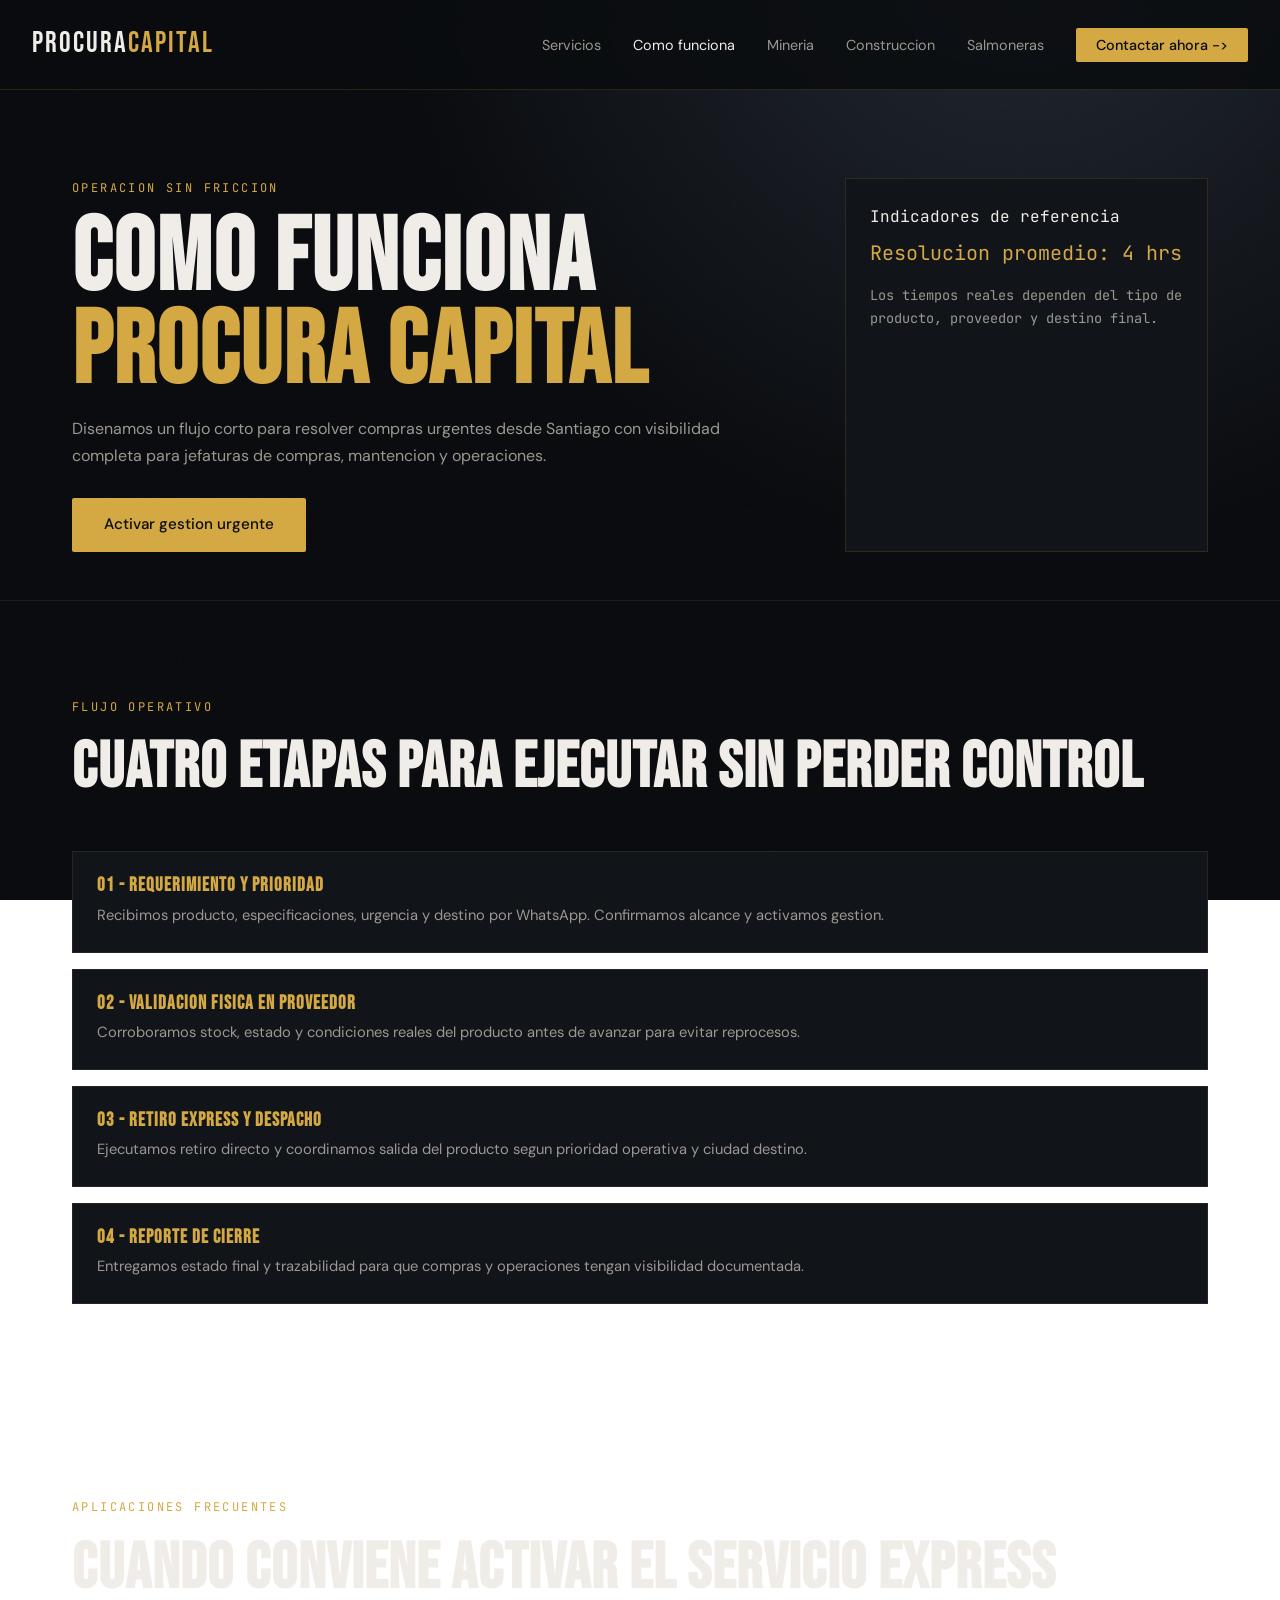
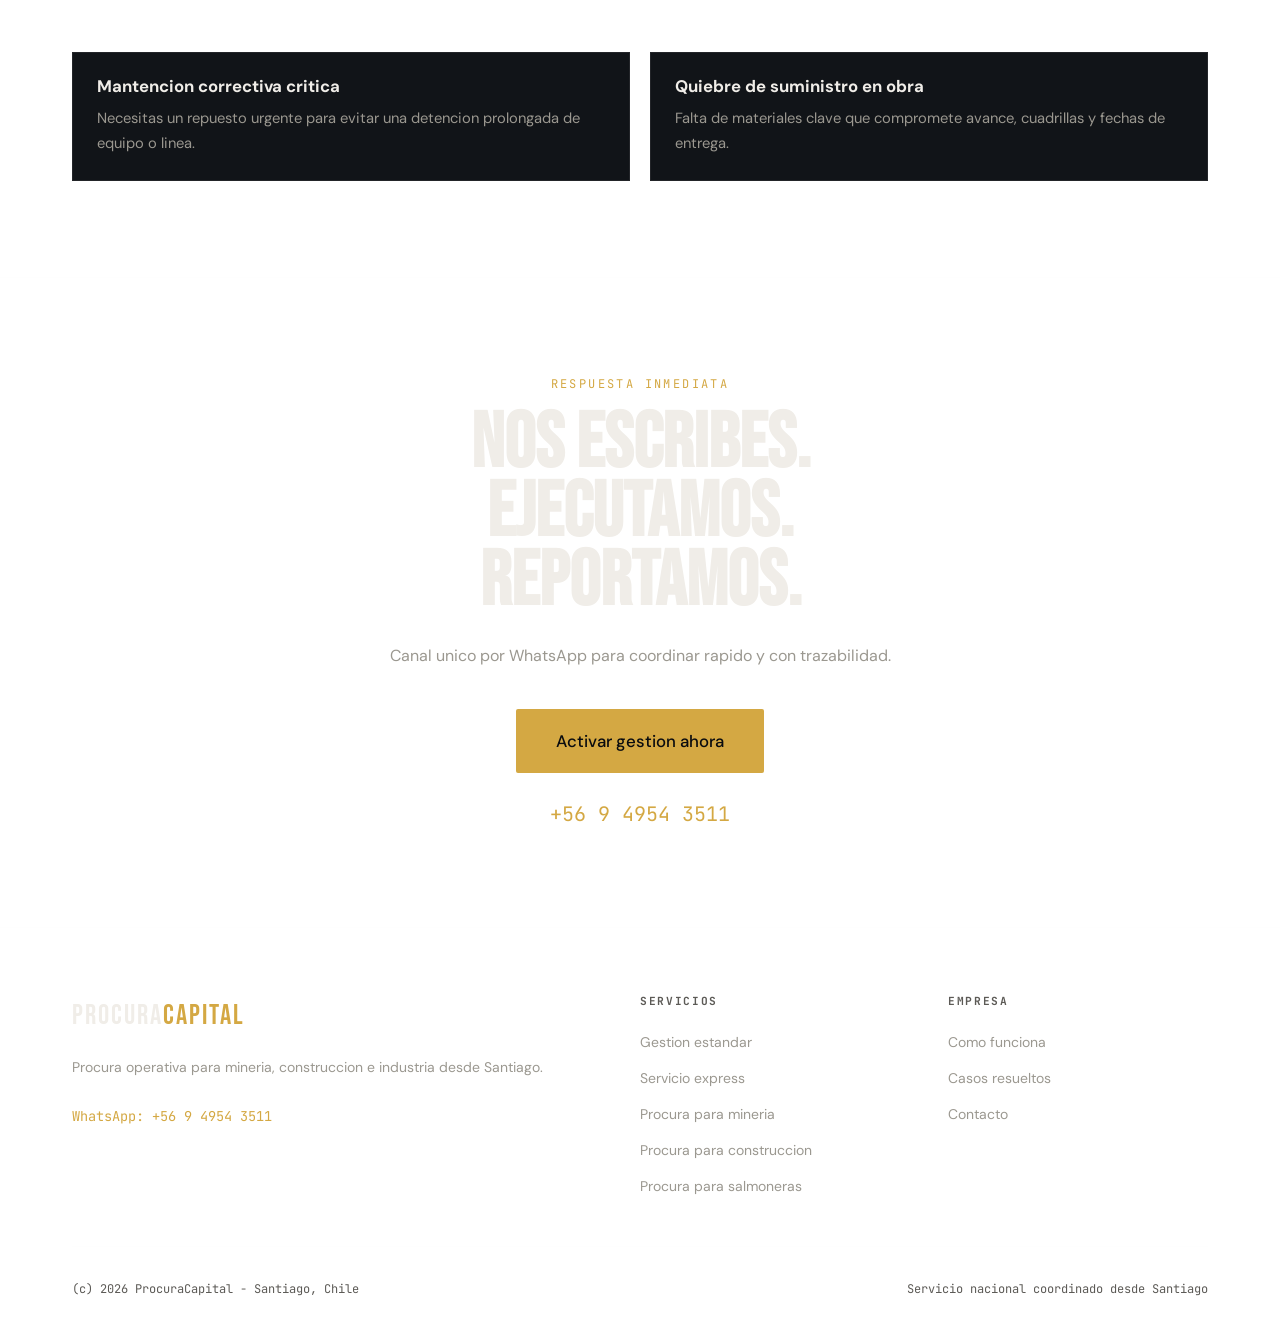
==== como-funciona.html @ 45d57898 "Add files via upload" ====
<!DOCTYPE html>
<html lang="es">
<head>
  <meta charset="UTF-8">
  <meta name="viewport" content="width=device-width, initial-scale=1.0">
  <title>Como funciona ProcuraCapital | Flujo operativo urgente</title>
  <meta name="description" content="Conoce el proceso operativo de ProcuraCapital: requerimiento, validacion en proveedor, retiro express, despacho y reporte final para compras urgentes en Santiago.">
  <meta name="keywords" content="como funciona procura, proceso compras urgentes Santiago, validacion proveedor, retiro express, despacho mismo dia">
  <meta name="author" content="ProcuraCapital">
  <meta name="robots" content="index, follow">
  <link rel="canonical" href="https://procuracapital.cl/como-funciona.html">

  <meta property="og:type" content="website">
  <meta property="og:url" content="https://procuracapital.cl/como-funciona.html">
  <meta property="og:title" content="Como funciona ProcuraCapital">
  <meta property="og:description" content="Proceso detallado para resolver compras urgentes en Santiago con trazabilidad completa.">
  <meta property="og:image" content="https://procuracapital.cl/img/og-image.jpg">
  <meta property="og:locale" content="es_CL">
  <meta property="og:site_name" content="ProcuraCapital">

  <meta name="twitter:card" content="summary_large_image">
  <meta name="twitter:title" content="Como funciona ProcuraCapital">
  <meta name="twitter:description" content="Flujo operativo en 4 etapas para compras urgentes y logistica express.">
  <meta name="twitter:image" content="https://procuracapital.cl/img/og-image.jpg">

  <script type="application/ld+json">
  {
    "@context": "https://schema.org",
    "@type": "Service",
    "name": "Proceso de procura operativa urgente",
    "provider": {
      "@type": "LocalBusiness",
      "name": "ProcuraCapital",
      "url": "https://procuracapital.cl",
      "telephone": "+56949543511"
    },
    "serviceType": "Procura y logistica urgente B2B",
    "areaServed": "Chile"
  }
  </script>

  <link rel="preconnect" href="https://fonts.googleapis.com">
  <link rel="preconnect" href="https://fonts.gstatic.com" crossorigin>
  <link href="https://fonts.googleapis.com/css2?family=Bebas+Neue&family=DM+Sans:ital,wght@0,300;0,400;0,500;1,300&family=JetBrains+Mono:wght@400;500&display=swap" rel="stylesheet">
  <link rel="stylesheet" href="css/styles.css">
  <link rel="icon" type="image/png" sizes="192x192" href="img/logo_icono_192.png">
</head>
<body>
  <a class="skip-link" href="#contenido-principal">Saltar al contenido principal</a>

  <nav class="nav" role="navigation" aria-label="Navegacion principal">
    <div class="nav__logo">
      <a href="index.html" class="nav__logo-text" aria-label="Ir al inicio">PROCURA<span class="accent">CAPITAL</span></a>
    </div>
    <button class="nav__toggle" type="button" aria-expanded="false" aria-controls="nav-links" aria-label="Abrir menu">
      <span></span><span></span><span></span>
    </button>
    <ul class="nav__links" id="nav-links">
      <li><a href="index.html#servicios">Servicios</a></li>
      <li><a href="como-funciona.html" class="active">Como funciona</a></li>
      <li><a href="mineria.html">Mineria</a></li>
      <li><a href="construccion.html">Construccion</a></li>
      <li><a href="salmoneras.html">Salmoneras</a></li>
      <li><a href="index.html#contacto" class="nav__cta">Contactar ahora -></a></li>
    </ul>
  </nav>

  <main id="contenido-principal">
    <section class="page-hero" aria-label="Proceso detallado">
      <div class="container page-hero__grid">
        <div class="page-hero__content">
          <p class="section-eyebrow">Operacion sin friccion</p>
          <h1>COMO FUNCIONA<br><span class="accent">PROCURA CAPITAL</span></h1>
          <p class="page-lead">
            Disenamos un flujo corto para resolver compras urgentes desde Santiago con visibilidad completa
            para jefaturas de compras, mantencion y operaciones.
          </p>
          <div class="hero__actions" style="margin-top:1.8rem;">
            <a href="https://wa.me/56949543511?text=Hola, quiero activar una compra urgente y seguir el proceso completo."
               class="btn btn--primary" target="_blank" rel="noopener noreferrer">Activar gestion urgente</a>
          </div>
        </div>
        <aside class="page-hero__aside" aria-label="SLA operativo">
          <p>Indicadores de referencia</p>
          <p style="font-size:1.25rem;color:var(--color-accent);margin:0.35rem 0 0.9rem;">Resolucion promedio: 4 hrs</p>
          <p style="color:var(--color-text-2);font-size:0.85rem;">Los tiempos reales dependen del tipo de producto, proveedor y destino final.</p>
        </aside>
      </div>
    </section>

    <section aria-label="Etapas del proceso">
      <div class="container">
        <p class="section-eyebrow">Flujo operativo</p>
        <h2 class="section-title">Cuatro etapas para ejecutar sin perder control</h2>
        <div class="stack">
          <article class="process-detail">
            <h3>01 - Requerimiento y prioridad</h3>
            <p>Recibimos producto, especificaciones, urgencia y destino por WhatsApp. Confirmamos alcance y activamos gestion.</p>
          </article>
          <article class="process-detail">
            <h3>02 - Validacion fisica en proveedor</h3>
            <p>Corroboramos stock, estado y condiciones reales del producto antes de avanzar para evitar reprocesos.</p>
          </article>
          <article class="process-detail">
            <h3>03 - Retiro express y despacho</h3>
            <p>Ejecutamos retiro directo y coordinamos salida del producto segun prioridad operativa y ciudad destino.</p>
          </article>
          <article class="process-detail">
            <h3>04 - Reporte de cierre</h3>
            <p>Entregamos estado final y trazabilidad para que compras y operaciones tengan visibilidad documentada.</p>
          </article>
        </div>
      </div>
    </section>

    <section aria-label="Escenarios de uso">
      <div class="container">
        <p class="section-eyebrow">Aplicaciones frecuentes</p>
        <h2 class="section-title">Cuando conviene activar el servicio express</h2>
        <div class="two-col">
          <article class="panel">
            <h3>Mantencion correctiva critica</h3>
            <p>Necesitas un repuesto urgente para evitar una detencion prolongada de equipo o linea.</p>
          </article>
          <article class="panel">
            <h3>Quiebre de suministro en obra</h3>
            <p>Falta de materiales clave que compromete avance, cuadrillas y fechas de entrega.</p>
          </article>
        </div>
      </div>
    </section>

    <section class="cta-final" aria-label="CTA proceso">
      <div class="container">
        <div class="cta-final__inner">
          <p class="section-eyebrow">Respuesta inmediata</p>
          <h2 class="cta-final__title">NOS ESCRIBES.<br>EJECUTAMOS.<br>REPORTAMOS.</h2>
          <p class="cta-final__sub">Canal unico por WhatsApp para coordinar rapido y con trazabilidad.</p>
          <div class="cta-final__actions">
            <a href="https://wa.me/56949543511?text=Hola, quiero activar gestion urgente y seguimiento paso a paso."
               class="btn btn--primary btn--large" target="_blank" rel="noopener noreferrer">Activar gestion ahora</a>
          </div>
          <p class="cta-final__number">+56 9 4954 3511</p>
        </div>
      </div>
    </section>
  </main>

  <footer class="footer" role="contentinfo">
    <div class="container">
      <div class="footer__grid">
        <div class="footer__brand">
          <span class="footer__logo">PROCURA<span class="accent">CAPITAL</span></span>
          <p class="footer__tagline">Procura operativa para mineria, construccion e industria desde Santiago.</p>
          <a href="https://wa.me/56949543511" class="footer__whatsapp" target="_blank" rel="noopener noreferrer">WhatsApp: +56 9 4954 3511</a>
        </div>
        <nav class="footer__nav" aria-label="Servicios">
          <h4>Servicios</h4>
          <a href="index.html#servicios">Gestion estandar</a>
          <a href="index.html#precios">Servicio express</a>
          <a href="mineria.html">Procura para mineria</a>
          <a href="construccion.html">Procura para construccion</a>
          <a href="salmoneras.html">Procura para salmoneras</a>
        </nav>
        <nav class="footer__nav" aria-label="Empresa">
          <h4>Empresa</h4>
          <a href="como-funciona.html">Como funciona</a>
          <a href="index.html#resultados">Casos resueltos</a>
          <a href="index.html#contacto">Contacto</a>
        </nav>
      </div>
      <div class="footer__bottom">
        <p>(c) <span id="year"></span> ProcuraCapital - Santiago, Chile</p>
        <p>Servicio nacional coordinado desde Santiago</p>
      </div>
    </div>
  </footer>

  <script src="js/main.js" defer></script>
</body>
</html>
---- css/styles.css ----
:root {
  --color-bg: #0A0C0F;
  --color-bg-2: #111418;
  --color-bg-3: #1A1E25;
  --color-accent: #D4A843;
  --color-accent-dim: #A07C28;
  --color-text: #F0EDE8;
  --color-text-2: #9B9890;
  --color-text-3: #5C5A56;
  --color-border: rgba(212, 168, 67, 0.15);
  --color-border-2: rgba(240, 237, 232, 0.08);
  --font-display: "Bebas Neue", sans-serif;
  --font-body: "DM Sans", sans-serif;
  --font-mono: "JetBrains Mono", monospace;
  --container: 1200px;
}

* , *::before, *::after {
  box-sizing: border-box;
  margin: 0;
  padding: 0;
}

html {
  scroll-behavior: smooth;
}

body {
  font-family: var(--font-body);
  background: radial-gradient(circle at 80% -10%, #242a34 0%, var(--color-bg) 45%) fixed;
  color: var(--color-text);
  font-size: 16px;
  line-height: 1.7;
  -webkit-font-smoothing: antialiased;
  position: relative;
}

body::before {
  content: "";
  position: fixed;
  inset: 0;
  background-image: url("data:image/svg+xml,%3Csvg viewBox='0 0 200 200' xmlns='http://www.w3.org/2000/svg'%3E%3Cfilter id='n'%3E%3CfeTurbulence type='fractalNoise' baseFrequency='0.9' numOctaves='4' stitchTiles='stitch'/%3E%3C/filter%3E%3Crect width='100%25' height='100%25' filter='url(%23n)' opacity='0.03'/%3E%3C/svg%3E");
  pointer-events: none;
  z-index: 0;
  opacity: 0.35;
}

main,
footer,
nav {
  position: relative;
  z-index: 1;
}

img {
  max-width: 100%;
  display: block;
}

a {
  color: inherit;
}

.container {
  max-width: var(--container);
  margin: 0 auto;
  padding: 0 2rem;
}

.skip-link {
  position: absolute;
  left: -9999px;
  top: 0;
  background: var(--color-accent);
  color: var(--color-bg);
  font-weight: 500;
  padding: 0.75rem 1rem;
  z-index: 200;
}

.skip-link:focus {
  left: 1rem;
  top: 1rem;
}

h1,
h2,
h3 {
  line-height: 1.1;
}

.section-eyebrow {
  font-family: var(--font-mono);
  font-size: 0.75rem;
  letter-spacing: 0.2em;
  text-transform: uppercase;
  color: var(--color-accent);
  margin-bottom: 1rem;
}

.section-title {
  font-family: var(--font-display);
  font-size: clamp(2.5rem, 5vw, 4rem);
  color: var(--color-text);
  margin-bottom: 3rem;
  letter-spacing: 1px;
}

.section-title em {
  color: var(--color-accent);
  font-style: normal;
}

.btn {
  display: inline-flex;
  align-items: center;
  justify-content: center;
  gap: 0.5rem;
  padding: 0.875rem 2rem;
  font-family: var(--font-body);
  font-weight: 500;
  font-size: 0.95rem;
  border-radius: 2px;
  text-decoration: none;
  transition: all 0.2s ease;
  cursor: pointer;
  border: none;
}

.btn--primary {
  background: var(--color-accent);
  color: #0A0C0F;
}

.btn--primary:hover {
  background: var(--color-accent-dim);
  transform: translateY(-1px);
}

.btn--outline {
  background: transparent;
  border: 1px solid var(--color-border);
  color: var(--color-text);
}

.btn--outline:hover {
  border-color: var(--color-accent);
  color: var(--color-accent);
}

.btn--ghost {
  background: transparent;
  color: var(--color-text-2);
  padding-left: 0;
}

.btn--ghost:hover {
  color: var(--color-text);
}

.btn--large {
  padding: 1.125rem 2.5rem;
  font-size: 1.05rem;
}

section {
  padding: 6rem 0;
  border-top: 1px solid var(--color-border-2);
}

section:first-of-type {
  border-top: none;
}

.fade-in {
  opacity: 0;
  transform: translateY(24px);
  transition: opacity 0.6s ease, transform 0.6s ease;
}

.fade-in.visible {
  opacity: 1;
  transform: translateY(0);
}

.nav {
  position: sticky;
  top: 0;
  z-index: 100;
  display: flex;
  align-items: center;
  justify-content: space-between;
  padding: 1.25rem 2rem;
  background: rgba(10, 12, 15, 0.84);
  backdrop-filter: blur(12px);
  border-bottom: 1px solid var(--color-border);
}

.nav__logo-text {
  font-family: var(--font-display);
  font-size: 1.8rem;
  letter-spacing: 2px;
  color: var(--color-text);
  text-decoration: none;
}

.nav__links {
  display: flex;
  gap: 2rem;
  list-style: none;
  align-items: center;
}

.nav__links a {
  color: var(--color-text-2);
  text-decoration: none;
  font-size: 0.9rem;
  transition: color 0.2s;
}

.nav__links a:hover,
.nav__links a.active {
  color: var(--color-text);
}

.nav__cta {
  background: var(--color-accent) !important;
  color: #0A0C0F !important;
  padding: 0.5rem 1.25rem;
  border-radius: 2px;
  font-weight: 500;
}

.nav__toggle {
  display: none;
  background: transparent;
  border: 1px solid var(--color-border);
  width: 42px;
  height: 42px;
  align-items: center;
  justify-content: center;
  flex-direction: column;
  gap: 5px;
  cursor: pointer;
}

.nav__toggle span {
  width: 18px;
  height: 2px;
  background: var(--color-text);
}

.accent {
  color: var(--color-accent);
}

.hero {
  min-height: 100vh;
  display: flex;
  flex-direction: column;
  justify-content: center;
  padding: 4rem 2rem 2rem;
}

.hero__grid {
  display: grid;
  grid-template-columns: repeat(12, 1fr);
  gap: 1.5rem;
  align-items: center;
  max-width: var(--container);
  margin: 0 auto;
  width: 100%;
}

.hero__left {
  grid-column: 1 / span 8;
}

.hero__panel {
  grid-column: 9 / span 4;
}

.hero__eyebrow {
  font-family: var(--font-mono);
  font-size: 0.75rem;
  letter-spacing: 0.15em;
  text-transform: uppercase;
  color: var(--color-accent);
  margin-bottom: 1.5rem;
}

.hero__title {
  font-family: var(--font-display);
  font-size: clamp(72px, 10vw, 140px);
  line-height: 0.9;
  letter-spacing: 2px;
  color: var(--color-text);
  margin-bottom: 2rem;
}

.hero__title--accent {
  color: var(--color-accent);
}

.hero__sub {
  font-size: 1.125rem;
  color: var(--color-text-2);
  max-width: 480px;
  margin-bottom: 2rem;
  line-height: 1.65;
}

.hero__tags {
  display: flex;
  gap: 1rem;
  margin-bottom: 2.5rem;
  flex-wrap: wrap;
}

.tag {
  font-family: var(--font-mono);
  font-size: 0.75rem;
  color: var(--color-text-2);
  border: 1px solid var(--color-border-2);
  padding: 0.375rem 0.875rem;
  border-radius: 2px;
}

.hero__actions {
  display: flex;
  gap: 1rem;
  flex-wrap: wrap;
}

.hero__panel {
  background: linear-gradient(180deg, rgba(26, 30, 37, 0.94), rgba(17, 20, 24, 0.98));
  border: 1px solid var(--color-border);
  padding: 2rem;
  font-family: var(--font-mono);
}

.panel__header {
  display: flex;
  align-items: center;
  gap: 0.75rem;
  margin-bottom: 1.5rem;
  padding-bottom: 1rem;
  border-bottom: 1px solid var(--color-border-2);
}

.panel__status-dot {
  width: 8px;
  height: 8px;
  background: #22c55e;
  border-radius: 50%;
  animation: pulse 2s infinite;
}

@keyframes pulse {
  0%,
  100% {
    opacity: 1;
    box-shadow: 0 0 0 0 rgba(34, 197, 94, 0.4);
  }
  50% {
    box-shadow: 0 0 0 6px rgba(34, 197, 94, 0);
  }
}

.panel__status-text {
  font-size: 0.75rem;
  color: var(--color-text-2);
  letter-spacing: 0.1em;
  text-transform: uppercase;
}

.panel__metric {
  padding: 1rem 0;
}

.panel__metric-label {
  display: block;
  font-size: 0.7rem;
  color: var(--color-text-3);
  text-transform: uppercase;
  letter-spacing: 0.1em;
  margin-bottom: 0.5rem;
}

.panel__metric-value {
  font-size: 2.5rem;
  font-weight: 500;
  color: var(--color-accent);
}

.panel__metric-value--text {
  font-size: 1.4rem;
}

.panel__metric-unit {
  font-size: 0.85rem;
  color: var(--color-text-2);
  margin-left: 0.5rem;
}

.panel__divider {
  height: 1px;
  background: var(--color-border-2);
}

.panel__footer {
  margin-top: 1.5rem;
  padding-top: 1rem;
  border-top: 1px solid var(--color-border-2);
  font-size: 0.7rem;
  color: var(--color-text-3);
}

.hero__bottom-bar {
  max-width: var(--container);
  margin: 4rem auto 0;
  padding: 2rem 2rem 0;
  border-top: 1px solid var(--color-border-2);
  display: flex;
  gap: 1.5rem;
  font-family: var(--font-mono);
  font-size: 0.75rem;
  color: var(--color-text-3);
  letter-spacing: 0.1em;
  flex-wrap: wrap;
}

.dot-sep {
  color: var(--color-accent);
}

.problems__grid {
  display: grid;
  grid-template-columns: 1fr 1.4fr 1fr;
  gap: 1.5px;
  background: var(--color-border-2);
  margin-top: 3rem;
}

.problem-card {
  background: var(--color-bg-2);
  padding: 2.5rem 2rem;
  position: relative;
  overflow: hidden;
}

.problem-card__number {
  font-family: var(--font-display);
  font-size: 5rem;
  color: var(--color-bg-3);
  position: absolute;
  top: 1rem;
  right: 1.5rem;
  line-height: 1;
  user-select: none;
}

.problem-card__title {
  font-size: 1.1rem;
  font-weight: 500;
  margin-bottom: 1rem;
  color: var(--color-text);
  position: relative;
}

.problem-card__body {
  font-size: 0.9rem;
  color: var(--color-text-2);
  line-height: 1.65;
  position: relative;
}

.problem-card--featured {
  background: var(--color-bg-3);
}

.problem-card--featured .problem-card__title {
  color: var(--color-accent);
}

.problem-card__accent-line {
  position: absolute;
  bottom: 0;
  left: 0;
  right: 0;
  height: 2px;
  background: var(--color-accent);
}

.services__grid {
  display: grid;
  grid-template-columns: repeat(3, 1fr);
  gap: 1px;
  background: var(--color-border-2);
  margin-top: 3rem;
}

.service-card {
  background: var(--color-bg);
  padding: 2.5rem 2rem;
  border-left: 2px solid transparent;
  transition: border-color 0.2s, background 0.2s;
}

.service-card:hover {
  border-left-color: var(--color-accent);
  background: var(--color-bg-2);
}

.service-card__icon {
  font-size: 1.5rem;
  color: var(--color-accent);
  margin-bottom: 1rem;
}

.service-card__title {
  font-size: 1rem;
  font-weight: 500;
  color: var(--color-text);
  margin-bottom: 0.75rem;
  line-height: 1.4;
}

.service-card__body {
  font-size: 0.875rem;
  color: var(--color-text-2);
  line-height: 1.65;
}

.pricing__grid {
  display: grid;
  grid-template-columns: 1fr 1fr;
  gap: 1.5rem;
  margin-top: 3rem;
  max-width: 860px;
  margin-left: auto;
  margin-right: auto;
}

.pricing-card {
  background: var(--color-bg-2);
  border: 1px solid var(--color-border-2);
  padding: 2.5rem;
  position: relative;
}

.pricing-card--featured {
  border-color: var(--color-accent);
  background: var(--color-bg-3);
}

.pricing-card__badge {
  position: absolute;
  top: -1px;
  right: 2rem;
  background: var(--color-accent);
  color: #0A0C0F;
  font-size: 0.7rem;
  font-weight: 500;
  font-family: var(--font-mono);
  letter-spacing: 0.1em;
  text-transform: uppercase;
  padding: 0.25rem 0.875rem;
}

.pricing-card__name {
  font-family: var(--font-display);
  font-size: 1.75rem;
  letter-spacing: 1px;
  color: var(--color-text);
  margin-bottom: 0.5rem;
}

.pricing-card__desc {
  font-size: 0.85rem;
  color: var(--color-text-2);
  margin-bottom: 2rem;
}

.pricing-card__price {
  margin-bottom: 2rem;
  font-family: var(--font-mono);
}

.pricing-card__from {
  display: block;
  font-size: 0.7rem;
  color: var(--color-text-3);
  text-transform: uppercase;
  letter-spacing: 0.1em;
  margin-bottom: 0.25rem;
}

.pricing-card__amount {
  font-size: 2.5rem;
  font-weight: 500;
  color: var(--color-accent);
}

.pricing-card__currency {
  display: inline-block;
  margin-left: 0.5rem;
  color: var(--color-text-3);
  font-size: 0.85rem;
}

.pricing-card__features {
  list-style: none;
  margin-bottom: 2rem;
}

.pricing-card__features li {
  font-size: 0.875rem;
  color: var(--color-text-2);
  padding: 0.625rem 0;
  border-bottom: 1px solid var(--color-border-2);
}

.pricing-card__features li::before {
  content: "-> ";
  color: var(--color-accent);
}

.pricing-card__note {
  font-size: 0.75rem;
  color: var(--color-text-3);
  margin-top: 0.75rem;
  font-family: var(--font-mono);
}

.process__steps {
  display: grid;
  grid-template-columns: repeat(4, 1fr);
  list-style: none;
  margin-top: 3rem;
  position: relative;
}

.process__step {
  padding: 2rem;
  border-top: 2px solid var(--color-border-2);
  position: relative;
}

.process__step-num {
  font-family: var(--font-display);
  font-size: 3.5rem;
  color: var(--color-accent);
  display: block;
  line-height: 1;
  margin-bottom: 1rem;
}

.process__step-connector {
  position: absolute;
  top: -2px;
  right: 0;
  width: 50%;
  height: 2px;
  background: var(--color-accent);
  transform-origin: left;
  animation: draw-line 1.3s ease forwards;
}

@keyframes draw-line {
  from {
    transform: scaleX(0);
  }
  to {
    transform: scaleX(1);
  }
}

.process__step-title {
  font-size: 0.95rem;
  font-weight: 500;
  color: var(--color-text);
  margin-bottom: 0.75rem;
}

.process__step-body {
  font-size: 0.85rem;
  color: var(--color-text-2);
  line-height: 1.6;
}

.cases__grid {
  display: grid;
  grid-template-columns: repeat(3, 1fr);
  gap: 1px;
  background: var(--color-border-2);
  margin-top: 3rem;
}

.case-card {
  background: var(--color-bg-2);
  padding: 2.5rem 2rem;
}

.case-card__quote {
  font-size: 0.95rem;
  color: var(--color-text);
  line-height: 1.7;
  margin-bottom: 1.5rem;
  font-style: italic;
}

.case-card__footer {
  display: flex;
  align-items: center;
  gap: 1rem;
  flex-wrap: wrap;
}

.case-card__avatar {
  width: 40px;
  height: 40px;
  border-radius: 2px;
  background: var(--color-bg-3);
  border: 1px solid var(--color-border);
  display: flex;
  align-items: center;
  justify-content: center;
  font-family: var(--font-mono);
  font-size: 0.75rem;
  color: var(--color-accent);
  flex-shrink: 0;
}

.case-card__name {
  display: block;
  font-weight: 500;
  font-size: 0.85rem;
  color: var(--color-text);
  font-style: normal;
}

.case-card__company {
  display: block;
  font-size: 0.75rem;
  color: var(--color-text-2);
  font-family: var(--font-mono);
}

.case-card__metric {
  margin-left: auto;
  text-align: right;
}

.case-card__metric-value {
  display: block;
  font-family: var(--font-mono);
  font-size: 1.25rem;
  color: var(--color-accent);
  font-weight: 500;
}

.case-card__metric-label {
  font-size: 0.7rem;
  color: var(--color-text-3);
  text-transform: uppercase;
  letter-spacing: 0.1em;
}

.cases__disclaimer {
  font-size: 0.75rem;
  color: var(--color-text-3);
  margin-top: 1.5rem;
  font-family: var(--font-mono);
}

.cta-final {
  text-align: center;
}

.cta-final__inner {
  max-width: 640px;
  margin: 0 auto;
}

.cta-final__title {
  font-family: var(--font-display);
  font-size: clamp(3rem, 6vw, 5.5rem);
  line-height: 0.9;
  color: var(--color-text);
  margin-bottom: 1.5rem;
}

.cta-final__sub {
  color: var(--color-text-2);
  margin-bottom: 2.5rem;
}

.cta-final__actions {
  display: flex;
  gap: 1rem;
  justify-content: center;
  flex-wrap: wrap;
  margin-bottom: 1.5rem;
}

.cta-final__number {
  font-family: var(--font-mono);
  font-size: 1.25rem;
  color: var(--color-accent);
}

.footer {
  padding: 4rem 0 2rem;
  border-top: 1px solid var(--color-border-2);
}

.footer__grid {
  display: grid;
  grid-template-columns: 2fr 1fr 1fr;
  gap: 3rem;
  margin-bottom: 3rem;
}

.footer__logo {
  font-family: var(--font-display);
  font-size: 1.75rem;
  letter-spacing: 2px;
  color: var(--color-text);
  display: block;
  margin-bottom: 1rem;
}

.footer__tagline {
  font-size: 0.875rem;
  color: var(--color-text-2);
  margin-bottom: 1.5rem;
  line-height: 1.6;
}

.footer__whatsapp {
  font-family: var(--font-mono);
  font-size: 0.85rem;
  color: var(--color-accent);
  text-decoration: none;
}

.footer__nav {
  display: flex;
  flex-direction: column;
  gap: 0.75rem;
}

.footer__nav h4 {
  font-size: 0.7rem;
  letter-spacing: 0.15em;
  text-transform: uppercase;
  color: var(--color-text-3);
  margin-bottom: 0.5rem;
  font-family: var(--font-mono);
}

.footer__nav a {
  font-size: 0.875rem;
  color: var(--color-text-2);
  text-decoration: none;
  transition: color 0.2s;
}

.footer__nav a:hover {
  color: var(--color-accent);
}

.footer__bottom {
  display: flex;
  justify-content: space-between;
  gap: 1rem;
  padding-top: 2rem;
  border-top: 1px solid var(--color-border-2);
  font-size: 0.75rem;
  color: var(--color-text-3);
  font-family: var(--font-mono);
}

.page-hero {
  padding: 5.5rem 0 3rem;
}

.page-hero__grid {
  display: grid;
  grid-template-columns: repeat(12, 1fr);
  gap: 1.5rem;
}

.page-hero__content {
  grid-column: 1 / span 8;
}

.page-hero__aside {
  grid-column: 9 / span 4;
  border: 1px solid var(--color-border);
  background: var(--color-bg-2);
  padding: 1.5rem;
  font-family: var(--font-mono);
}

.page-hero h1 {
  font-family: var(--font-display);
  font-size: clamp(3.25rem, 8vw, 6.8rem);
  line-height: 0.9;
  letter-spacing: 2px;
}

.page-lead {
  margin-top: 1rem;
  color: var(--color-text-2);
  max-width: 62ch;
}

.sector-grid,
.two-col {
  display: grid;
  grid-template-columns: repeat(2, 1fr);
  gap: 1.25rem;
  margin-top: 2rem;
}

.panel {
  border: 1px solid var(--color-border-2);
  background: var(--color-bg-2);
  padding: 1.5rem;
}

.panel h3 {
  font-size: 1.05rem;
  margin-bottom: 0.65rem;
}

.panel p,
.panel li {
  color: var(--color-text-2);
  font-size: 0.92rem;
}

.panel ul {
  list-style: none;
}

.panel li {
  padding: 0.35rem 0;
}

.panel li::before {
  content: "-> ";
  color: var(--color-accent);
}

.process-detail {
  border: 1px solid var(--color-border-2);
  background: var(--color-bg-2);
  padding: 1.5rem;
}

.process-detail h3 {
  font-family: var(--font-display);
  color: var(--color-accent);
  letter-spacing: 1px;
  margin-bottom: 0.35rem;
}

.process-detail p {
  color: var(--color-text-2);
  font-size: 0.92rem;
}

.stack {
  display: grid;
  gap: 1rem;
}

:focus-visible {
  outline: 2px solid var(--color-accent);
  outline-offset: 3px;
}

.sr-only {
  position: absolute;
  width: 1px;
  height: 1px;
  padding: 0;
  margin: -1px;
  overflow: hidden;
  clip: rect(0, 0, 0, 0);
  border: 0;
}

@media (max-width: 1024px) {
  .hero__grid,
  .page-hero__grid {
    grid-template-columns: 1fr;
  }

  .hero__left,
  .hero__panel,
  .page-hero__content,
  .page-hero__aside {
    grid-column: auto;
  }

  .problems__grid,
  .services__grid,
  .cases__grid,
  .pricing__grid,
  .sector-grid,
  .two-col {
    grid-template-columns: 1fr;
  }

  .process__steps {
    grid-template-columns: 1fr 1fr;
  }

  .footer__grid {
    grid-template-columns: 1fr;
  }
}

@media (max-width: 900px) {
  .nav__toggle {
    display: inline-flex;
  }

  .nav__links {
    display: none;
    position: absolute;
    top: 100%;
    right: 1rem;
    left: 1rem;
    background: var(--color-bg-2);
    border: 1px solid var(--color-border);
    padding: 1rem;
    gap: 0.8rem;
    flex-direction: column;
    align-items: flex-start;
  }

  .nav__links.nav__links--open {
    display: flex;
  }

  .nav {
    position: sticky;
  }

  .hero {
    padding: 3rem 1rem 2rem;
  }

  .hero__bottom-bar {
    padding-left: 1rem;
    padding-right: 1rem;
  }

  .footer__bottom {
    flex-direction: column;
  }
}

@media (max-width: 480px) {
  .container,
  .nav {
    padding-left: 1rem;
    padding-right: 1rem;
  }

  .process__steps {
    grid-template-columns: 1fr;
  }

  .hero__title {
    font-size: 72px;
  }

  .btn {
    width: 100%;
  }

  .hero__actions,
  .cta-final__actions {
    width: 100%;
  }
}
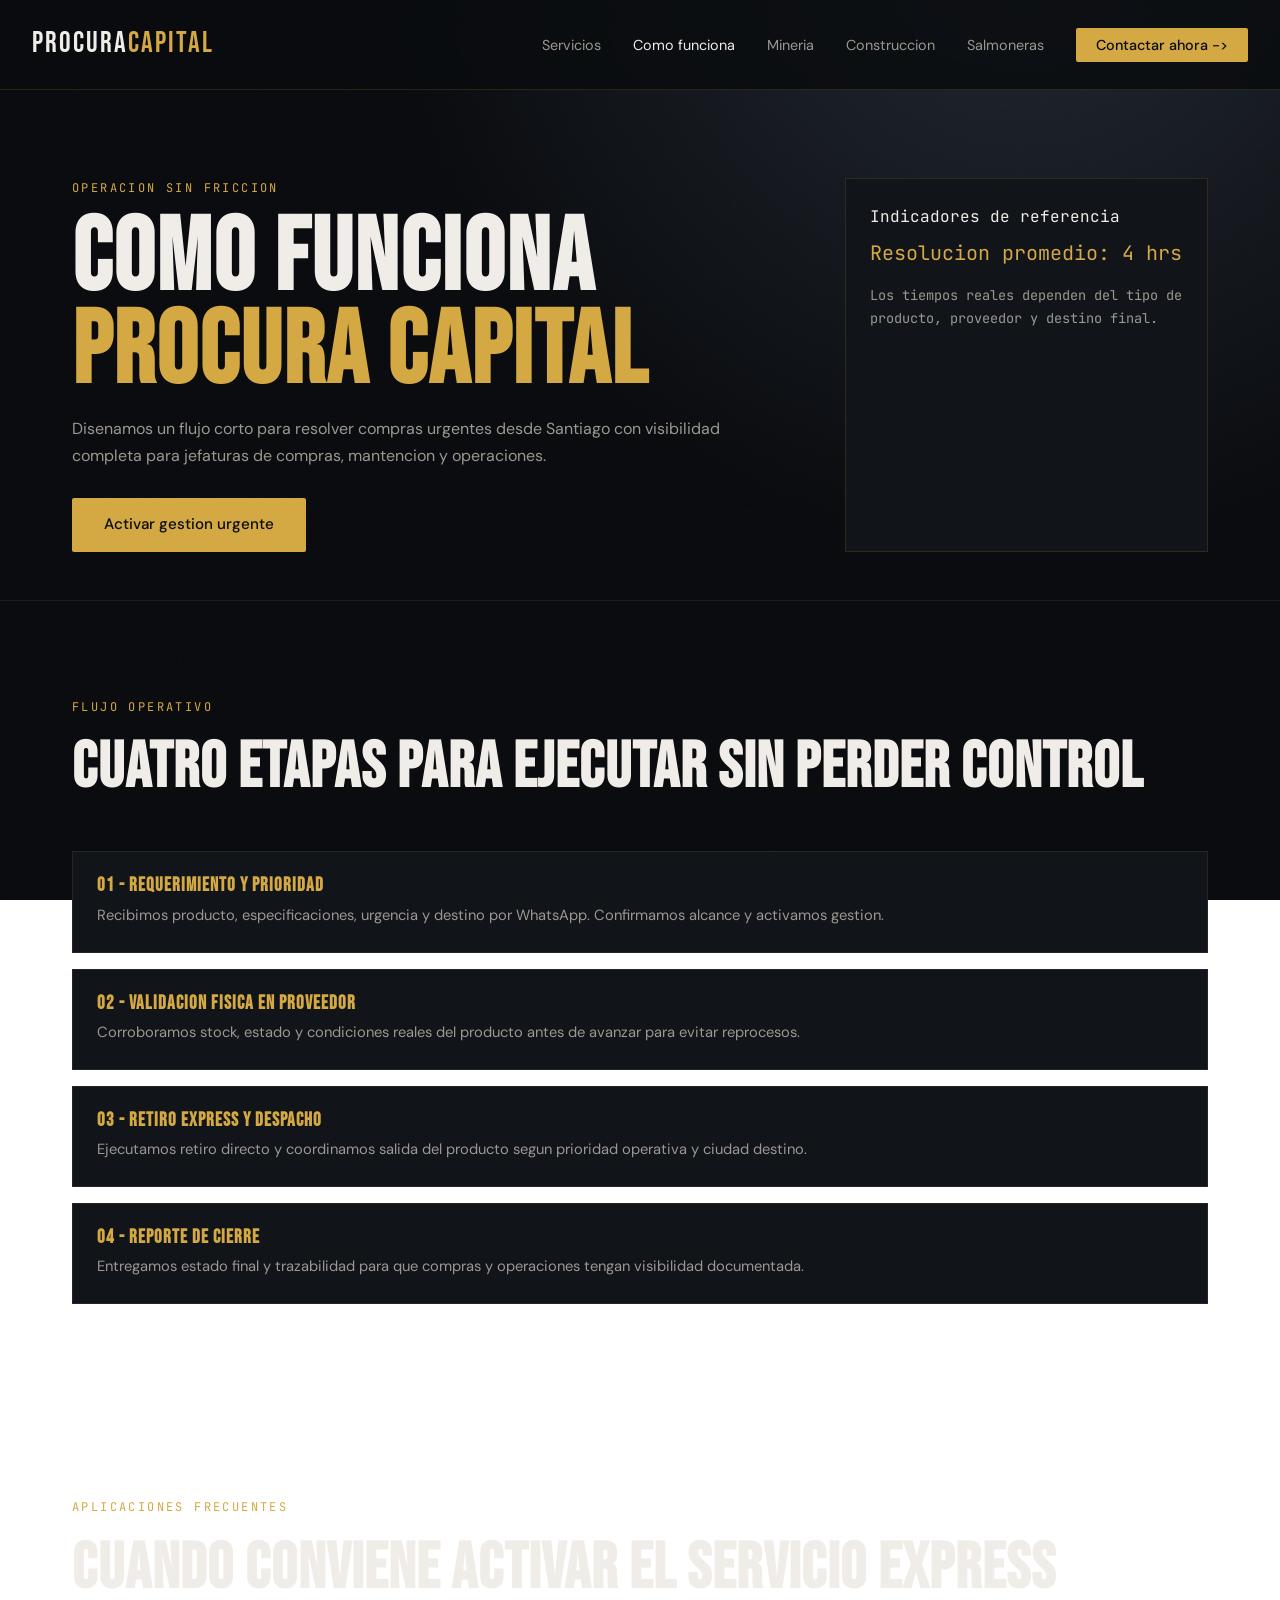
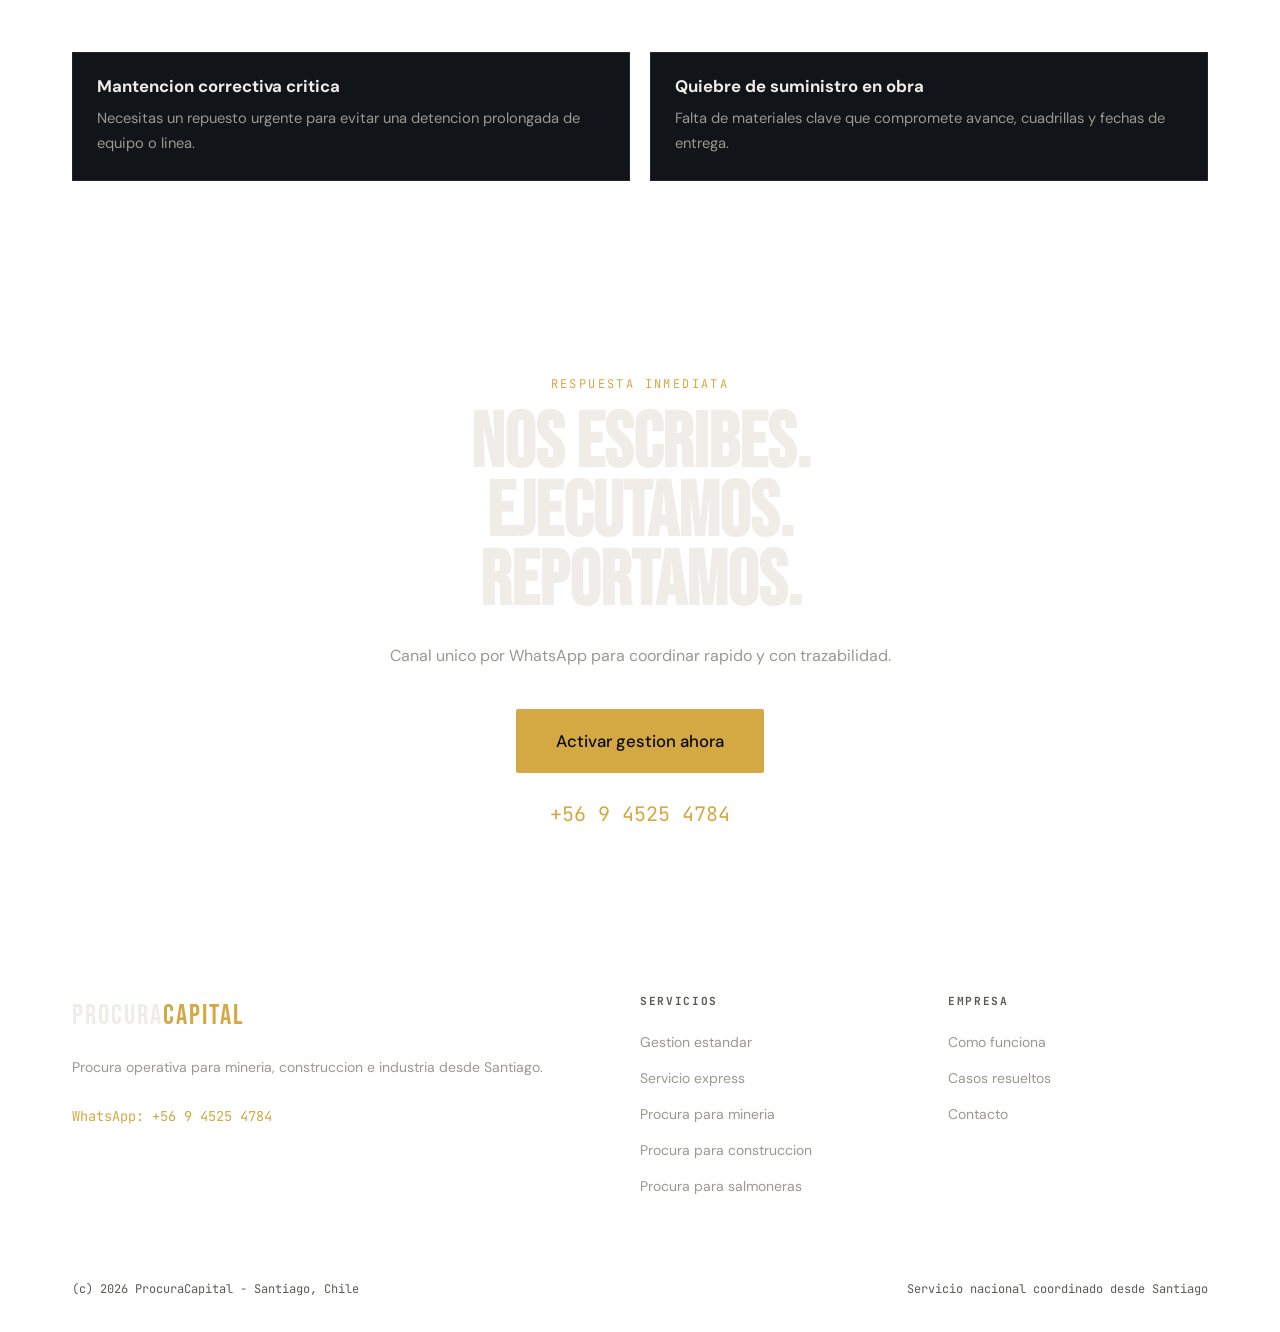
==== commit 1dbb3f08: "nuevo numero" ====
--- a/como-funciona.html
+++ b/como-funciona.html
@@ -32,7 +32,7 @@
       "@type": "LocalBusiness",
       "name": "ProcuraCapital",
       "url": "https://procuracapital.cl",
-      "telephone": "+56949543511"
+      "telephone": "+56945254784"
     },
     "serviceType": "Procura y logistica urgente B2B",
     "areaServed": "Chile"
@@ -76,7 +76,7 @@
             para jefaturas de compras, mantencion y operaciones.
           </p>
           <div class="hero__actions" style="margin-top:1.8rem;">
-            <a href="https://wa.me/56949543511?text=Hola, quiero activar una compra urgente y seguir el proceso completo."
+            <a href="https://wa.me/56945254784?text=Hola, quiero activar una compra urgente y seguir el proceso completo."
                class="btn btn--primary" target="_blank" rel="noopener noreferrer">Activar gestion urgente</a>
           </div>
         </div>
@@ -137,10 +137,10 @@
           <h2 class="cta-final__title">NOS ESCRIBES.<br>EJECUTAMOS.<br>REPORTAMOS.</h2>
           <p class="cta-final__sub">Canal unico por WhatsApp para coordinar rapido y con trazabilidad.</p>
           <div class="cta-final__actions">
-            <a href="https://wa.me/56949543511?text=Hola, quiero activar gestion urgente y seguimiento paso a paso."
+            <a href="https://wa.me/56945254784?text=Hola, quiero activar gestion urgente y seguimiento paso a paso."
                class="btn btn--primary btn--large" target="_blank" rel="noopener noreferrer">Activar gestion ahora</a>
           </div>
-          <p class="cta-final__number">+56 9 4954 3511</p>
+          <p class="cta-final__number">+56 9 4525 4784</p>
         </div>
       </div>
     </section>
@@ -152,7 +152,7 @@
         <div class="footer__brand">
           <span class="footer__logo">PROCURA<span class="accent">CAPITAL</span></span>
           <p class="footer__tagline">Procura operativa para mineria, construccion e industria desde Santiago.</p>
-          <a href="https://wa.me/56949543511" class="footer__whatsapp" target="_blank" rel="noopener noreferrer">WhatsApp: +56 9 4954 3511</a>
+          <a href="https://wa.me/56945254784" class="footer__whatsapp" target="_blank" rel="noopener noreferrer">WhatsApp: +56 9 4525 4784</a>
         </div>
         <nav class="footer__nav" aria-label="Servicios">
           <h4>Servicios</h4>
